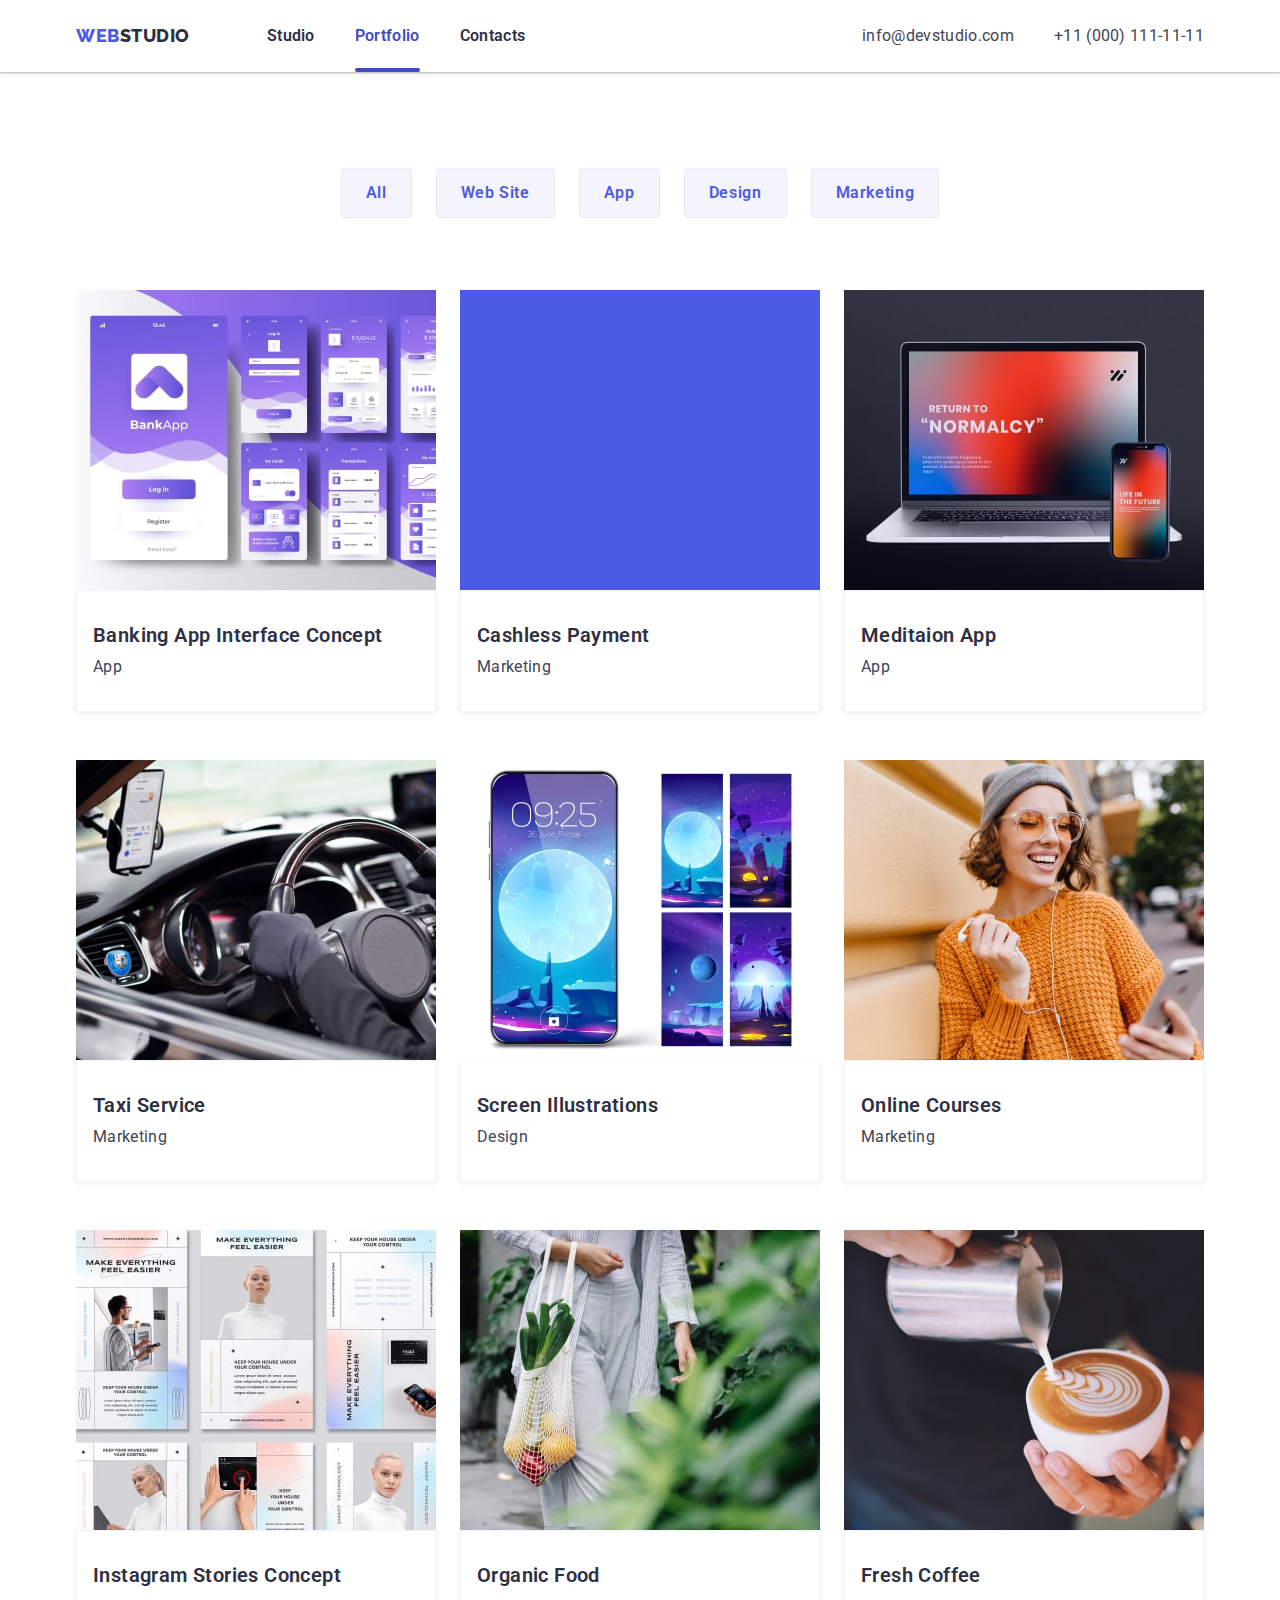
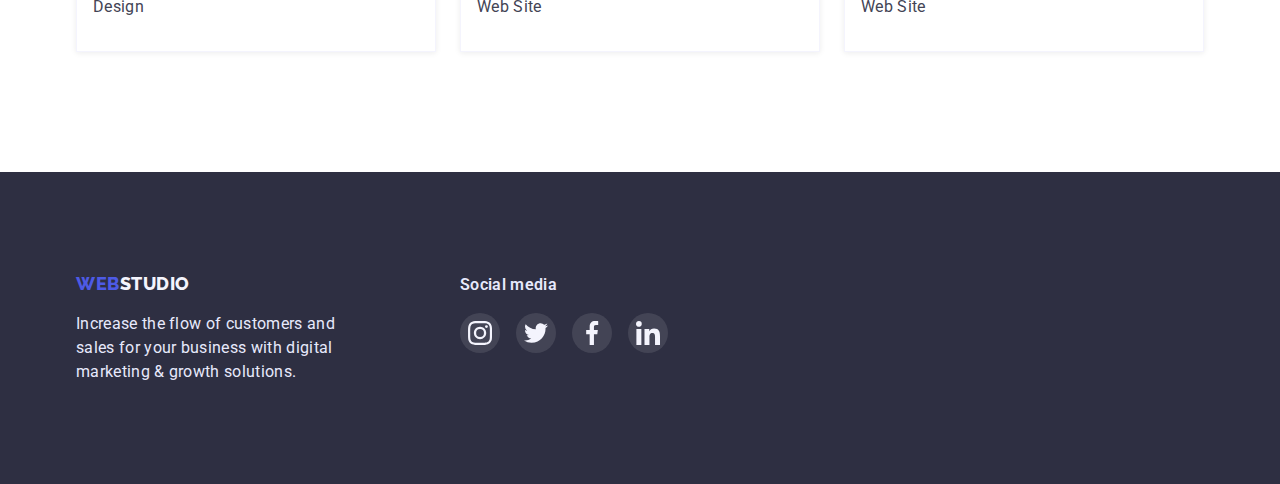
==== portfolio.html @ 889d9b77 "Add files via upload" ====
<!DOCTYPE html>
<html lang="en">
 <head>
  <meta charset="UTF-8" />
  <meta
   http-equiv="X-UA-Compatible"
   content="IE=edge"
  />
  <meta
   name="viewport"
   content="width=device-width, initial-scale=1.0"
  />
  <title>Document</title>
  <link
   rel="stylesheet"
   href="https://cdnjs.cloudflare.com/ajax/libs/modern-normalize/1.0.0/modern-normalize.min.css"
  />
  <link
   rel="preconnect"
   href="https://fonts.googleapis.com"
  />
  <link
   rel="preconnect"
   href="https://fonts.gstatic.com"
   crossorigin
  />
  <link
   href="https://fonts.googleapis.com/css2?family=Raleway:wght@700&family=Roboto:wght@400;500;700;900&display=swap"
   rel="stylesheet"
  />

  <link
   rel="stylesheet"
   href="./css/styles.css"
  />
 </head>
 <body>
  <header class="header">
   <div class="container header-container">
    <nav class="navigation">
     <a
      href=""
      class="logo"
      ><span class="accent">Web</span>Studio</a
     >
     <ul class="header-nav-list list">
      <li class="header-item">
       <a
        href="./index.html"
        class="header-link"
        >Studio</a
       >
      </li>
      <li class="header-item">
       <a
        href="./portfolio.html"
        class="header-link current"
        >Portfolio</a
       >
      </li>
      <li class="header-item">
       <a
        href=""
        class="header-link"
        >Contacts</a
       >
      </li>
     </ul>
    </nav>
    <ul class="header-list list">
     <li class="header-item">
      <a
       href="mailto:info@devstudio.com"
       class="header-link-mail"
       >info@devstudio.com</a
      >
     </li>
     <li class="header-item">
      <a
       href="tel:+110001111111"
       class="header-link-tel"
       >+11 (000) 111-11-11</a
      >
     </li>
    </ul>
   </div>
  </header>
  <main>
   <section class="prtf">
    <div class="container">
     <ul class="prtf-list-btn list">
      <li class="prtf-item-btn">
       <button
        type="button"
        class="prtf-btn"
       >
        All
       </button>
      </li>
      <li class="prtf-item-btn">
       <button
        type="button"
        class="prtf-btn"
       >
        Web Site
       </button>
      </li>
      <li class="prtf-item-btn">
       <button
        type="button"
        class="prtf-btn"
       >
        App
       </button>
      </li>
      <li class="prtf-item-btn">
       <button
        type="button"
        class="prtf-btn"
       >
        Design
       </button>
      </li>
      <li class="prtf-item-btn">
       <button
        type="button"
        class="prtf-btn"
       >
        Marketing
       </button>
      </li>
     </ul>
     <ul class="prtf-list list">
      <li class="prtf-item">
       <div class="prtf-top-wrap">
        <img
         src="./images/banking.jpg"
         alt="Banking App"
         width="360"
         class="prtf-img"
        />
        <p class="prtf-top-text">
         14 Stylish and User-Friendly App Design Concepts · Task Manager App · Calorie Tracker App · Exotic Fruit
         Ecommerce App · Cloud Storage App
        </p>
       </div>
       <div class="prtf-title-content">
        <h3 class="prtf-title">Banking App Interface Concept</h3>
        <p class="prtf-text">App</p>
       </div>
      </li>
      <li class="prtf-item">
       <div class="prtf-top-wrap">
        <img
         src="./images/cashless.jpg"
         alt="Cashless Payment"
         width="360"
         class="prtf-img"
        />
        <p class="prtf-top-text">
         14 Stylish and User-Friendly App Design Concepts · Task Manager App · Calorie Tracker App · Exotic Fruit
         Ecommerce App · Cloud Storage App
        </p>
       </div>
       <div class="prtf-title-content">
        <h3 class="prtf-title">Cashless Payment</h3>
        <p class="prtf-text">Marketing</p>
       </div>
      </li>
      <li class="prtf-item">
       <div class="prtf-top-wrap">
        <img
         src="./images/meditaion.jpg"
         alt="Meditaion App"
         width="360"
         class="prtf-img"
        />
        <p class="prtf-top-text">
         14 Stylish and User-Friendly App Design Concepts · Task Manager App · Calorie Tracker App · Exotic Fruit
         Ecommerce App · Cloud Storage App
        </p>
       </div>
       <div class="prtf-title-content">
        <h3 class="prtf-title">Meditaion App</h3>
        <p class="prtf-text">App</p>
       </div>
      </li>
      <li class="prtf-item">
       <div class="prtf-top-wrap">
        <img
         src="./images/taxi.jpg"
         alt="taxi"
         width="360"
         class="prtf-img"
        />
        <p class="prtf-top-text">
         14 Stylish and User-Friendly App Design Concepts · Task Manager App · Calorie Tracker App · Exotic Fruit
         Ecommerce App · Cloud Storage App
        </p>
       </div>
       <div class="prtf-title-content">
        <h3 class="prtf-title">Taxi Service</h3>
        <p class="prtf-text">Marketing</p>
       </div>
      </li>
      <li class="prtf-item">
       <div class="prtf-top-wrap">
        <img
         src="./images/screen.jpg"
         alt="Screen Illustrations"
         width="360"
         class="prtf-img"
        />
        <p class="prtf-top-text">
         14 Stylish and User-Friendly App Design Concepts · Task Manager App · Calorie Tracker App · Exotic Fruit
         Ecommerce App · Cloud Storage App
        </p>
       </div>
       <div class="prtf-title-content">
        <h3 class="prtf-title">Screen Illustrations</h3>
        <p class="prtf-text">Design</p>
       </div>
      </li>
      <li class="prtf-item">
       <div class="prtf-top-wrap">
        <img
         src="./images/online_courses.jpg"
         alt="young woman"
         width="360"
         class="prtf-img"
        />
        <p class="prtf-top-text">
         14 Stylish and User-Friendly App Design Concepts · Task Manager App · Calorie Tracker App · Exotic Fruit
         Ecommerce App · Cloud Storage App
        </p>
       </div>
       <div class="prtf-title-content">
        <h3 class="prtf-title">Online Courses</h3>
        <p class="prtf-text">Marketing</p>
       </div>
      </li>
      <li class="prtf-item">
       <div class="prtf-top-wrap">
        <img
         src="./images/instagram.jpg"
         alt="Instagram Stories"
         width="360"
         class="prtf-img"
        />
        <p class="prtf-top-text">
         14 Stylish and User-Friendly App Design Concepts · Task Manager App · Calorie Tracker App · Exotic Fruit
         Ecommerce App · Cloud Storage App
        </p>
       </div>
       <div class="prtf-title-content">
        <h3 class="prtf-title">Instagram Stories Concept</h3>
        <p class="prtf-text">Design</p>
       </div>
      </li>
      <li class="prtf-item">
       <div class="prtf-top-wrap">
        <img
         src="./images/organic.jpg"
         alt="Food"
         width="360"
         class="prtf-img"
        />
        <p class="prtf-top-text">
         14 Stylish and User-Friendly App Design Concepts · Task Manager App · Calorie Tracker App · Exotic Fruit
         Ecommerce App · Cloud Storage App
        </p>
       </div>
       <div class="prtf-title-content">
        <h3 class="prtf-title">Organic Food</h3>
        <p class="prtf-text">Web Site</p>
       </div>
      </li>
      <li class="prtf-item">
       <div class="prtf-top-wrap">
        <img
         src="./images/coffee.jpg"
         alt="Coffee"
         width="360"
         class="prtf-img"
        />
        <p class="prtf-top-text">
         14 Stylish and User-Friendly App Design Concepts · Task Manager App · Calorie Tracker App · Exotic Fruit
         Ecommerce App · Cloud Storage App
        </p>
       </div>
       <div class="prtf-title-content">
        <h3 class="prtf-title">Fresh Coffee</h3>
        <p class="prtf-text">Web Site</p>
       </div>
      </li>
     </ul>
    </div>
   </section>
  </main>
  <footer class="footer">
   <div class="container footer-container">
    <div class="footer-logo-content">
     <a
      href=""
      class="footer-logo"
      ><span class="accent">Web</span>Studio</a
     >
     <p class="footer-text">
      Increase the flow of customers and sales for your business with digital marketing & growth solutions.
     </p>
    </div>
    <div class="footer-soc-content">
     <h3 class="footer-soc">Social media</h3>
     <ul class="footer-soc-list list">
      <li class="footer-soc-item">
       <a
        class="footer-soc-link"
        href=""
       >
        <svg
         class="footer-soc-icon"
         width="24"
         height="24"
        >
         <use href="./images/icons.svg#icon-instagram"></use>
        </svg>
       </a>
      </li>
      <li class="footer-soc-item">
       <a
        class="footer-soc-link"
        href=""
       >
        <svg
         class="footer-soc-icon"
         width="24"
         height="24"
        >
         <use href="./images/icons.svg#icon-twitter"></use>
        </svg>
       </a>
      </li>
      <li class="footer-soc-item">
       <a
        class="footer-soc-link"
        href=""
       >
        <svg
         class="footer-soc-icon"
         width="24"
         height="24"
        >
         <use href="./images/icons.svg#icon-facebook"></use>
        </svg>
       </a>
      </li>
      <li class="footer-soc-item">
       <a
        class="footer-soc-link"
        href=""
       >
        <svg
         class="footer-soc-icon"
         width="24"
         height="24"
        >
         <use href="./images/icons.svg#icon-linkedin"></use>
        </svg>
       </a>
      </li>
     </ul>
    </div>
   </div>
  </footer>
 </body>
</html>
---- css/styles.css ----
:root {
 --accent-color: #4d5ae5;
 --footer-text-color: #e7e9fc;
 --hero-title-color: #ffffff;
 --background-footer-color: #2e2f42;
 --body-text-color: #434455;
 --soc-icon: #f4f4fd;
 --main-title: #2e2f42;
}

p,
h1,
h2,
h3,
h4,
h5,
h6 {
 margin: 0;
}

ul {
 margin: 0;
 padding: 0;
}

button {
 cursor: pointer;
}

img {
 display: block;
}

body {
 font-family: "Roboto", sans-serif;
 color: #434455;
}

.list {
 list-style: none;
}

a {
 text-decoration: none;
}

.container {
 width: 1128px;
 /* padding-left: 15px;
 padding-right: 15px; */
 margin: 0 auto;
 /* outline: 2px solid red; */
}

.logo {
 font-family: "Raleway";
 font-style: normal;
 font-weight: 800;
 font-size: 18px;
 line-height: 1.33;
 letter-spacing: 0.03em;
 color: var(--main-title);
 text-transform: uppercase;
}

.accent {
 color: var(--accent-color);
}
/* -----------HEADER------------- */
.header {
 padding-top: 24px;
 padding-bottom: 24px;
 background: #ffffff;
 box-shadow: 0px 2px 1px rgba(46, 47, 66, 0.08), 0px 1px 1px rgba(46, 47, 66, 0.16), 0px 1px 6px rgba(46, 47, 66, 0.08);
}

.logo {
 margin-right: 77px;
}

.header-container {
 display: flex;
}

.navigation {
 display: flex;
 margin-right: auto;
}

.header-nav-list {
 display: flex;
 gap: 40px;
}

.header-list {
 display: flex;
}

.header-link {
 font-weight: 600;
 font-size: 16px;
 line-height: 1.5;
 letter-spacing: 0.02em;
 color: var(--main-title);
 padding: 24px 0 28px 0;
 transition: color 250ms cubic-bezier(0.4, 0, 0.2, 1);
}

.header-link:hover,
.header-link:focus {
 color: #434455;
}

.current {
 position: relative;
}

.header-link.current::after {
 content: "";
 width: 100%;
 height: 4px;
 background: #404bbf;
 border-radius: 2px;
 position: absolute;
 left: 0;
 bottom: 1px;
}

.header-nav-list .header-link.current {
 color: #404bbf;
}

.header-link-mail,
.header-link-tel {
 font-weight: 400;
 font-size: 16px;
 line-height: 1.5;
 letter-spacing: 0.02em;
 color: var(--body-text-color);
 transition: color 250ms cubic-bezier(0.4, 0, 0.2, 1);
}

.header-link-mail:hover,
.header-link-tel:hover,
.header-link-mail:focus,
.header-link-tel:focus {
 color: #4d5ae5;
}

.header-link-mail {
 margin-right: 40px;
}

/* --------------HERO------------ */

.hero {
 background: var(--background-footer-color);
 background-image: linear-gradient(rgba(46, 47, 66, 0.7), rgba(46, 47, 66, 0.7)), url(../images/hero-bg.jpg);
 background-repeat: no-repeat;
 background-position: center;

 padding-top: 192px;
 padding-bottom: 192px;
}

.hero-title {
 font-weight: 600;
 font-size: 56px;
 line-height: calc(60 / 56);
 letter-spacing: 0.02em;
 color: var(--hero-title-color);
 margin-bottom: 48px;
 text-align: center;
 margin-bottom: 48px;
}

.btn {
 min-width: 170px;
 height: 51px;
 background: #4d5ae5;
 box-shadow: 0px 4px 4px rgba(0, 0, 0, 0.15);
 border-radius: 4px;
 border: none;
 font-weight: 600;
 font-size: 16px;
 line-height: calc(19 / 16);
 letter-spacing: 0.04em;
 color: #ffffff;
}

.btn-content {
 display: flex;
 justify-content: center;
}

.btn:hover,
.btn:focus {
 background: #4d5ae5;
 box-shadow: 0px 1px 6px rgba(46, 47, 66, 0.08), 0px 1px 1px rgba(46, 47, 66, 0.16), 0px 2px 1px rgba(46, 47, 66, 0.08);
 border-radius: 4px;
}

/* ---------INFO----------- */
.info-section {
 padding-top: 120px;
 padding-bottom: 120px;
}

.info-list {
 display: flex;
 gap: 24px;
}

.info-icon-content {
 width: 264px;
 height: 112px;
 background: #f4f4fd;
 border-radius: 4px;
 display: flex;
 align-items: center;
 justify-content: center;
 margin-bottom: 8px;
}

.info-title {
 font-weight: 600;
 font-size: 20px;
 line-height: calc(24 / 20);
 letter-spacing: 0.02em;
 color: var(--main-title);
 margin-bottom: 8px;
}

.info-text {
 width: 264px;
 height: 72px;
 font-size: 16px;
 line-height: calc(24 / 16);
 letter-spacing: 0.02em;
 color: var(--body-text-color);
}

/* ----------action----------- */

.action {
 padding-bottom: 120px;
}

.action-title {
 font-weight: 600;
 font-size: 36px;
 line-height: calc(40 / 36);
 letter-spacing: 0.02em;
 color: var(--main-title);
 margin-bottom: 72px;
 text-align: center;
}

.action-list {
 display: flex;
 gap: 24px;
}

/* -----------TEAM---------- */
.team {
 background: #f4f4fd;
 padding-top: 120px;
 padding-bottom: 120px;
}

.team-title {
 font-weight: 600;
 font-size: 36px;
 line-height: calc(40 / 36);
 letter-spacing: 0.02em;
 color: var(--main-title);
 margin-bottom: 72px;
 text-align: center;
}

.team-list {
 display: flex;
 gap: 24px;
}

.team-item {
 width: calc((100% - 72px) / 4);
 background: #ffffff;
 box-shadow: 0px 1px 6px rgba(46, 47, 66, 0.08), 0px 1px 1px rgba(46, 47, 66, 0.16), 0px 2px 1px rgba(46, 47, 66, 0.08);
 border-radius: 0px 0px 4px 4px;
}

.team-name-content {
 padding-top: 32px;
 padding-bottom: 32px;
}

.team-name {
 font-weight: 600;
 font-size: 20px;
 line-height: calc(24 / 20);
 letter-spacing: 0.02em;
 color: var(--main-title);
 margin-bottom: 8px;
 text-align: center;
}

.team-text {
 font-size: 16px;
 line-height: calc(24 / 16);
 letter-spacing: 0.02em;
 color: var(--body-text-color);
 text-align: center;
 margin-bottom: 12px;
}

.team-soc-list {
 display: flex;
 justify-content: center;
 gap: 24px;
}

.team-soc-item {
 width: 40px;
 height: 40px;
}

.team-soc-link {
 width: 100%;
 height: 100%;
 background: #4d5ae5;
 border-radius: 50%;
 display: flex;
 align-items: center;
 justify-content: center;
}

.team-soc-icon {
 fill: var(--soc-icon);
}

/* -----------Customers---------- */
.customers-section {
 padding-top: 120px;
 padding-bottom: 120px;
}

.customers-title {
 font-weight: 700;
 font-size: 36px;
 line-height: calc(43 / 36);
 letter-spacing: 0.03em;
 text-align: center;
 color: var(--main-title);
 margin-bottom: 72px;
}

.customers-list {
 display: flex;
 gap: 24px;
}

.customers-item {
 width: 168px;
 height: 88px;
}

.customers-link {
 width: 100%;
 height: 100%;
 border: 1px solid #8e8f99;
 border-radius: 4px;
 display: flex;
 align-items: center;
 justify-content: center;
 color: #afb1b8;
 transition: border-color 250ms cubic-bezier(0.4, 0, 0.2, 1), color 250ms cubic-bezier(0.4, 0, 0.2, 1);
}

.customers-link:hover {
 border-color: var(--accent-color);
 color: var(--accent-color);
}

.customers-logo {
 fill: currentColor;
}
/* ------------FOOTER----------- */

.footer {
 background: var(--background-footer-color);
 padding-top: 100px;
 padding-bottom: 100px;
}

.footer-container {
 display: flex;
 align-items: baseline;
}

.footer-logo-content {
 display: flex;
 flex-direction: column;
 margin-right: 120px;
 /* min-width: 264px;
 min-height: 72px; */
}

.footer-logo {
 font-family: "Raleway";
 font-style: normal;
 font-weight: 800;
 font-size: 18px;
 line-height: 1.33;
 letter-spacing: 0.03em;
 color: #f4f4fd;
 text-transform: uppercase;
 margin-bottom: 16px;
}

.footer-text {
 width: 264px;
 height: 72px;
 font-size: 16px;
 line-height: calc(24 / 16);
 letter-spacing: 0.02em;
 color: var(--footer-text-color);
}

.footer-soc {
 font-weight: 600;
 font-size: 16px;
 line-height: calc(24 / 16);
 letter-spacing: 0.02em;
 color: var(--footer-text-color);
 margin-bottom: 16px;
}

.footer-soc-list {
 display: flex;
 gap: 16px;
}

.footer-soc-item {
 width: 40px;
 height: 40px;
}

.footer-soc-link {
 width: 100%;
 height: 100%;
 background: rgba(255, 255, 255, 0.1);
 border-radius: 50%;
 display: flex;
 align-items: center;
 justify-content: center;
 transition: background-color 250ms cubic-bezier(0.4, 0, 0.2, 1);
}

.footer-soc-link:hover {
 background-color: #31d0aa;
}

.footer-soc-icon {
 fill: var(--soc-icon);
}

/* -------------PRTF---------- */
.prtf {
 padding-top: 96px;
 padding-bottom: 120px;
}

.prtf-list-btn {
 display: flex;
 justify-content: center;
 margin-bottom: 72px;
 gap: 24px;
}

.prtf-btn {
 background: #f4f4fd;
 border: 1px solid #e7e9fc;
 border-radius: 4px;
 font-weight: 600;
 font-size: 16px;
 line-height: calc(24 / 16);
 text-align: center;
 letter-spacing: 0.04em;
 color: #4d5ae5;
 padding: 12px 24px;
 transition: background 250ms cubic-bezier(0.4, 0, 0.2, 1), box-shadow 250ms cubic-bezier(0.4, 0, 0.2, 1),
  color 250ms cubic-bezier(0.4, 0, 0.2, 1), border-radius 250ms cubic-bezier(0.4, 0, 0.2, 1),
  border 250ms cubic-bezier(0.4, 0, 0.2, 1);
}

.prtf-btn:hover,
.prtf-btn:focus {
 background: #4d5ae5;
 box-shadow: 0px 3px 1px rgba(0, 0, 0, 0.1), 0px 2px 1px rgba(0, 0, 0, 0.08), 0px 2px 2px rgba(0, 0, 0, 0.12);
 border-radius: 4px;
 color: #ffffff;
 border: 1px solid #4d5ae5;
}

.prtf-list {
 display: flex;
 flex-wrap: wrap;
 row-gap: 48px;
 column-gap: 24px;
}

.prtf-item {
 width: calc((100% - 48px) / 3);
 transition: box-shadow 250ms cubic-bezier(0.4, 0, 0.2, 1);
}

.prtf-item:hover {
 box-shadow: 0px 1px 6px rgba(46, 47, 66, 0.08), 0px 1px 1px rgba(46, 47, 66, 0.16), 0px 2px 1px rgba(46, 47, 66, 0.08);
}

.prtf-top-wrap {
 position: relative;
 overflow: hidden;
}

.prtf-top-text {
 position: absolute;
 top: 0;
 font-size: 16px;
 line-height: calc(24 / 16);
 letter-spacing: 0.02em;
 color: #f4f4fd;
 background: #4d5ae5;
 padding: 40px;
 height: 100%;
 transform: translateY(100%);
 transition: transform 250ms cubic-bezier(0.4, 0, 0.2, 1);
}

.prtf-item:hover .prtf-top-text {
 transform: translateY(0);
}

.prtf-title-content {
 padding: 32px 0px 32px 16px;
 border: 0.5px solid #f4f4fd;
 box-shadow: 0px 1px 6px rgba(16, 16, 21, 0.08);
}

.prtf-title {
 font-weight: 600;
 font-size: 20px;
 line-height: calc(24 / 20);
 letter-spacing: 0.02em;
 color: var(--main-title);
 margin-bottom: 8px;
}

.prtf-text {
 font-size: 16px;
 line-height: calc(24 / 16);
 letter-spacing: 0.02em;
 color: var(--body-text-color);
}

/* ---------------BACKDROP---------- */

.backdrop {
 position: fixed;
 top: 0;
 width: 100%;
 height: 100%;
 background: rgba(46, 47, 66, 0.4);
 transition: opacity 250ms cubic-bezier(0.4, 0, 0.2, 1), visibility 250ms cubic-bezier(0.4, 0, 0.2, 1);
}

.modal {
 width: 408px;
 min-height: 576px;
 background: #fcfcfc;
 box-shadow: 0px 1px 1px rgba(0, 0, 0, 0.14), 0px 1px 3px rgba(0, 0, 0, 0.12), 0px 2px 1px rgba(0, 0, 0, 0.2);
 border-radius: 4px;
 position: absolute;
 top: 50%;
 left: 50%;
 transform: translate(-50%, -50%) scale(1);
 transition: transform 250ms cubic-bezier(0.4, 0, 0.2, 1);
}

.backdrop.is-hidden .modal {
 transform: translate(-50%, -50%) scale(2.5);
}

.modal-close-btn {
 position: absolute;
 top: 24px;
 right: 24px;
 width: 24px;
 height: 24px;
 border-radius: 50%;
 border: 1px solid rgba(0, 0, 0, 0.1);
 background: #e7e9fc;
 display: flex;
 align-items: center;
 justify-content: center;
 transition: background 250ms cubic-bezier(0.4, 0, 0.2, 1);
}

.modal-close-btn:hover {
 background: #404bbf;
}

.btn-icon {
 fill: #000000;
 transition: fill 250ms cubic-bezier(0.4, 0, 0.2, 1);
}

.modal-close-btn:hover .btn-icon {
 fill: #ffffff;
}

.is-hidden {
 opacity: 0;
 pointer-events: none;
 visibility: hidden;
}
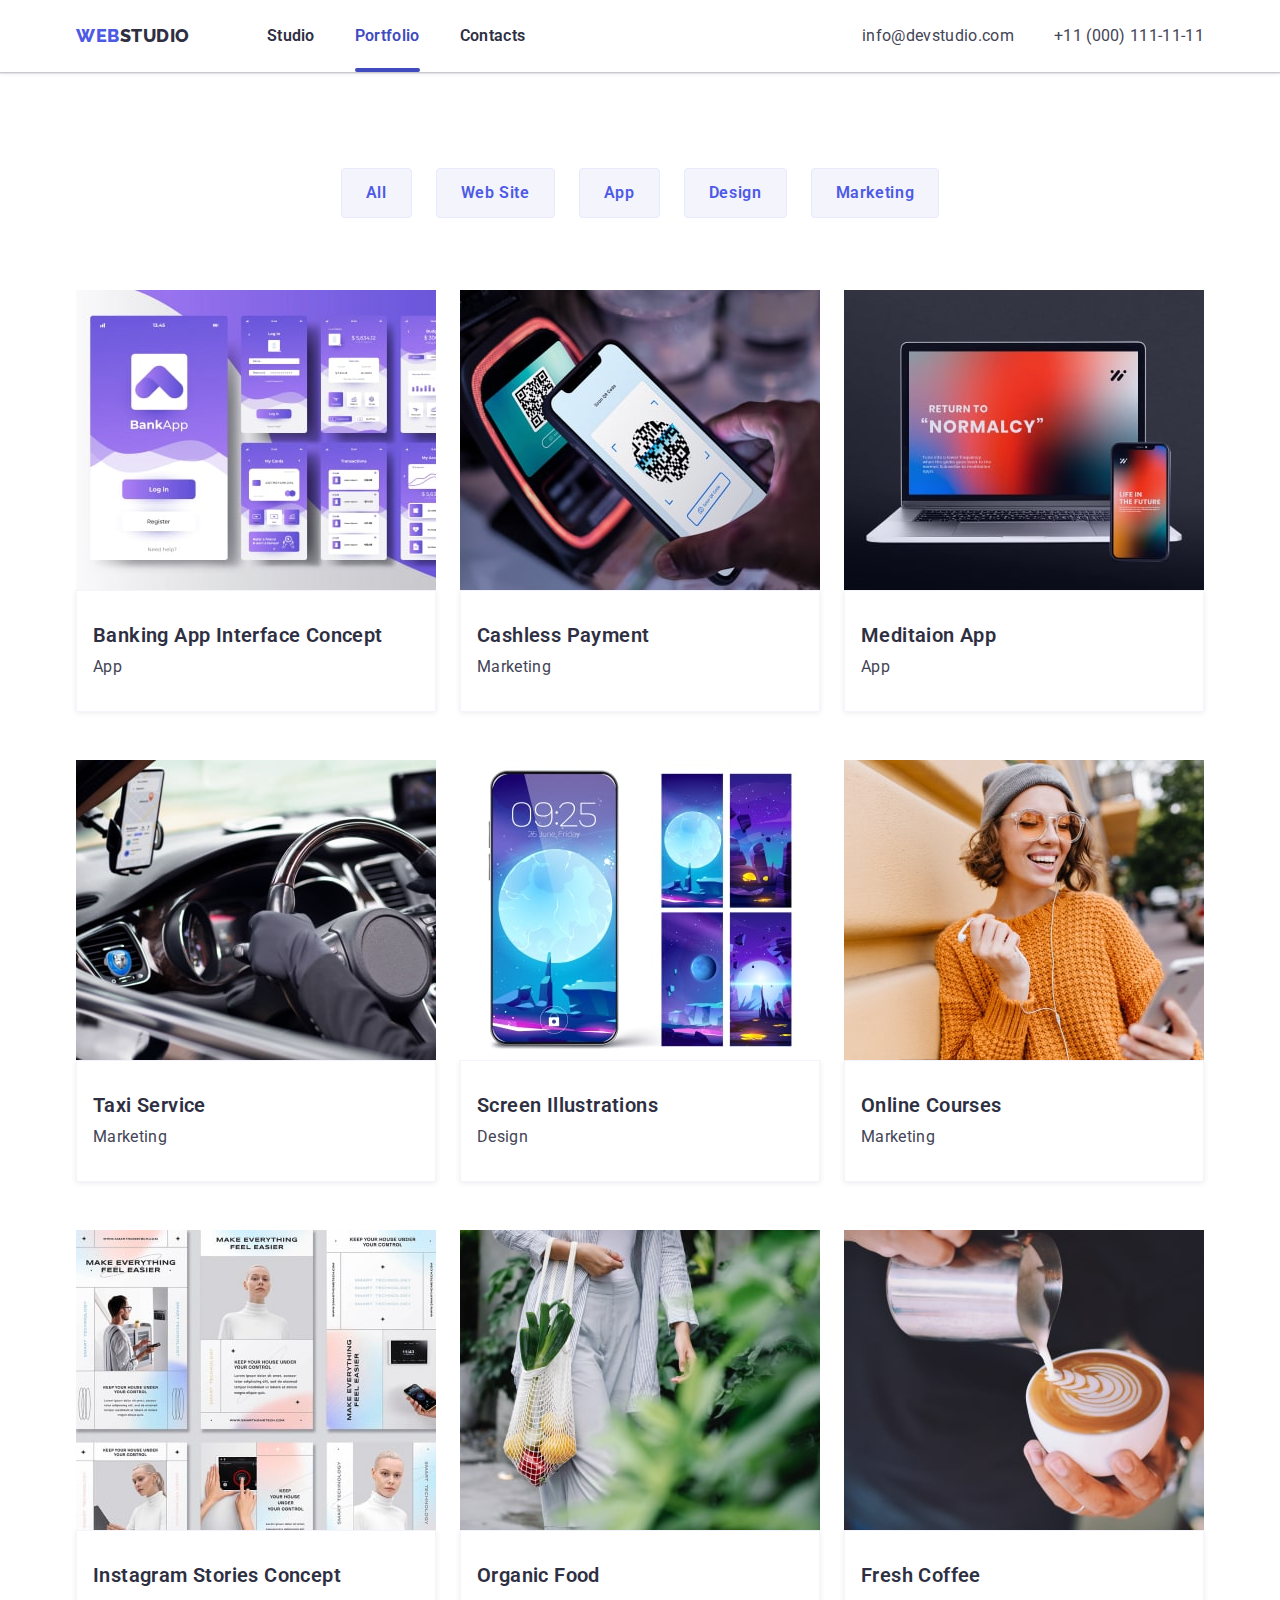
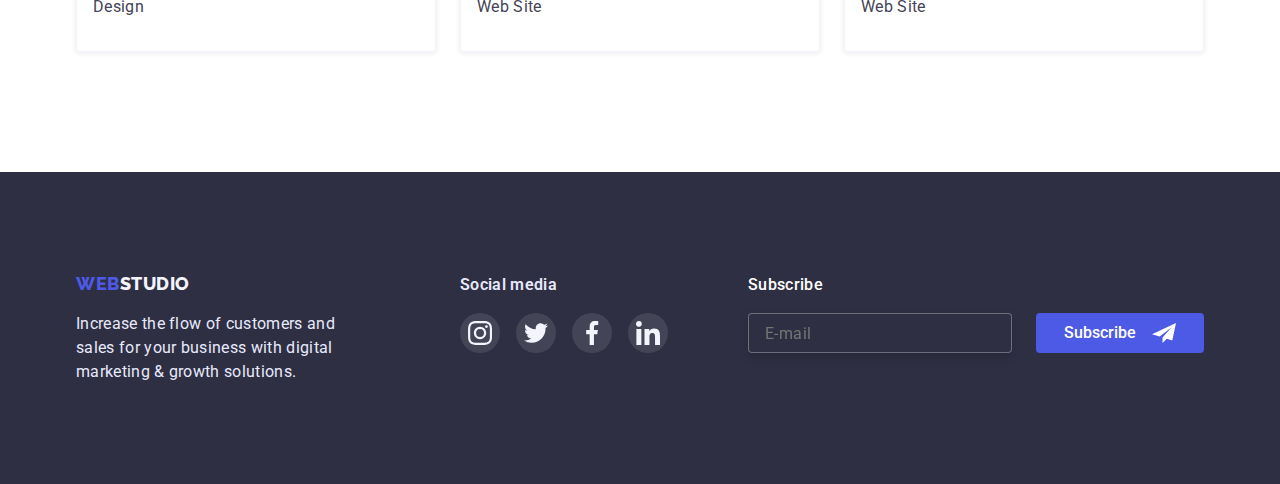
==== commit 0224631b: "hover, fokus, modal, footer-form" ====
--- a/portfolio.html
+++ b/portfolio.html
@@ -370,6 +370,36 @@
       </li>
      </ul>
     </div>
+    <form class="footer-form-content">
+     <div class="footer-form">
+      <label
+       class="footer-form-label"
+       for="online-email"
+       >Subscribe</label
+      >
+      <input
+       type="email"
+       name="online-email"
+       id="online-email"
+       class="footer-form-input"
+       placeholder="E-mail"
+       required
+      />
+     </div>
+     <button
+      class="footer-btn"
+      type="submit"
+     >
+      Subscribe
+      <svg
+       class="footer-form-svg"
+       width="24"
+       height="24"
+      >
+       <use href="./images/icons.svg#icon-send"></use>
+      </svg>
+     </button>
+    </form>
    </div>
   </footer>
  </body>
--- a/css/styles.css
+++ b/css/styles.css
@@ -42,6 +42,19 @@
 
 a {
  text-decoration: none;
+}
+
+.visually-hidden {
+ position: absolute;
+ white-space: nowrap;
+ width: 1px;
+ height: 1px;
+ overflow: hidden;
+ border: 0;
+ padding: 0;
+ clip: rect(0 0 0 0);
+ clip-path: inset(50%);
+ margin: -1px;
 }
 
 .container {
@@ -427,6 +440,10 @@
  color: var(--footer-text-color);
 }
 
+.footer-soc-content {
+ margin-right: 80px;
+}
+
 .footer-soc {
  font-weight: 600;
  font-size: 16px;
@@ -457,12 +474,75 @@
  transition: background-color 250ms cubic-bezier(0.4, 0, 0.2, 1);
 }
 
-.footer-soc-link:hover {
+.footer-soc-link:hover,
+.footer-soc-link:focus {
  background-color: #31d0aa;
+ outline: none;
 }
 
 .footer-soc-icon {
  fill: var(--soc-icon);
+}
+
+.footer-form-content {
+ display: flex;
+ align-items: flex-end;
+}
+
+.footer-form {
+ display: flex;
+ flex-direction: column;
+ margin-right: 24px;
+}
+
+.footer-form-label {
+ font-weight: 500;
+ font-size: 16px;
+ line-height: calc(24 / 16);
+ letter-spacing: 0.02em;
+ color: #ffffff;
+ margin-bottom: 16px;
+}
+
+.footer-form-input {
+ width: 264px;
+ height: 40px;
+ padding-left: 16px;
+ border: 1px solid rgba(255, 255, 255, 0.3);
+ filter: drop-shadow(0px 4px 4px rgba(0, 0, 0, 0.15));
+ border-radius: 4px;
+ background: #2e2f42;
+ outline: none;
+ font-size: 16px;
+ line-height: 1.25;
+ letter-spacing: 0.03em;
+ color: rgba(255, 255, 255, 0.6);
+}
+
+.footer-btn {
+ display: flex;
+ justify-content: center;
+ align-items: center;
+ padding: 8px 28px;
+ gap: 16px;
+ font-weight: 500;
+ font-size: 16px;
+ line-height: calc(24 / 16);
+ color: #ffffff;
+ background: #4d5ae5;
+ border-radius: 4px;
+ border: none;
+ transition: background 250ms cubic-bezier(0.4, 0, 0.2, 1);
+}
+
+.footer-btn:hover,
+.footer-btn:focus {
+ background: #404bbf;
+ outline: none;
+}
+
+.footer-form-svg {
+ fill: #ffffff;
 }
 
 /* -------------PRTF---------- */
@@ -501,6 +581,7 @@
  border-radius: 4px;
  color: #ffffff;
  border: 1px solid #4d5ae5;
+ outline: none;
 }
 
 .prtf-list {
@@ -586,6 +667,7 @@
  left: 50%;
  transform: translate(-50%, -50%) scale(1);
  transition: transform 250ms cubic-bezier(0.4, 0, 0.2, 1);
+ padding: 72px 24px 24px 24px;
 }
 
 .backdrop.is-hidden .modal {
@@ -625,3 +707,133 @@
  pointer-events: none;
  visibility: hidden;
 }
+.modal-title {
+ font-style: normal;
+ font-weight: 500;
+ font-size: 16px;
+ line-height: calc(24 / 16);
+ color: #2e2f42;
+ text-align: center;
+ letter-spacing: 0.02em;
+ margin-bottom: 14px;
+}
+
+.modal-label {
+ font-size: 12px;
+ line-height: calc(16 / 12);
+ letter-spacing: 0.04em;
+ color: #8e8f99;
+ margin-bottom: 4px;
+ display: block;
+}
+
+.modal-input-wrap {
+ position: relative;
+ margin-bottom: 8px;
+}
+
+.modal-input {
+ width: 100%;
+ height: 40px;
+ border: 1px solid rgba(33, 33, 33, 0.2);
+ border-radius: 4px;
+ padding-left: 38px;
+ outline: none;
+ transition: border 250ms cubic-bezier(0.4, 0, 0.2, 1);
+}
+
+.modal-input:focus {
+ border: 1px solid #4d5ae5;
+}
+
+.modal-input:focus + .modal-icon {
+ fill: #4d5ae5;
+}
+
+.modal-icon {
+ position: absolute;
+ left: 15px;
+ top: 50%;
+ transform: translateY(-50%);
+ fill: #2e2f42;
+ transition: fill 250ms cubic-bezier(0.4, 0, 0.2, 1);
+}
+
+.modal-comment {
+ width: 100%;
+ height: 120px;
+ border: 1px solid rgba(33, 33, 33, 0.2);
+ border-radius: 4px;
+ resize: none;
+ outline: none;
+ padding: 8px 16px;
+ margin-bottom: 16px;
+}
+
+.modal-field {
+ margin-bottom: 24px;
+}
+
+.modal-check-text {
+ font-size: 12px;
+ line-height: calc(16 / 12);
+ letter-spacing: 0.04em;
+ color: #757575;
+ display: flex;
+ align-items: center;
+}
+
+.modal-check-text span {
+ width: 16px;
+ height: 16px;
+ border: 1.25px solid #2e2f42;
+ border-radius: 2px;
+ margin-right: 8px;
+ display: flex;
+ align-items: center;
+ justify-content: center;
+ fill: transparent;
+}
+
+.modal-check:checked + .modal-check-text span {
+ background-color: #404bbf;
+ border: none;
+ fill: #f4f4fd;
+}
+
+.modal-check:focus + .modal-check-text span {
+ border-color: #4d5ae5;
+}
+
+.modal-link {
+ font-size: 12px;
+ line-height: calc(16 / 12);
+ letter-spacing: 0.04em;
+ text-decoration: underline;
+ color: #4d5ae5;
+ margin-left: 5px;
+}
+
+.modal-btn-content {
+ display: flex;
+ justify-content: center;
+}
+
+.modal-btn {
+ min-width: 169px;
+ height: 56px;
+ background: #4d5ae5;
+ box-shadow: 0px 4px 4px rgba(0, 0, 0, 0.15);
+ border-radius: 4px;
+ border: none;
+ font-weight: 500;
+ font-size: 16px;
+ line-height: calc(24 / 16);
+ color: #ffffff;
+ transition: background 250ms cubic-bezier(0.4, 0, 0.2, 1);
+}
+
+.modal-btn:focus {
+ outline: none;
+ background: #404bbf;
+}
